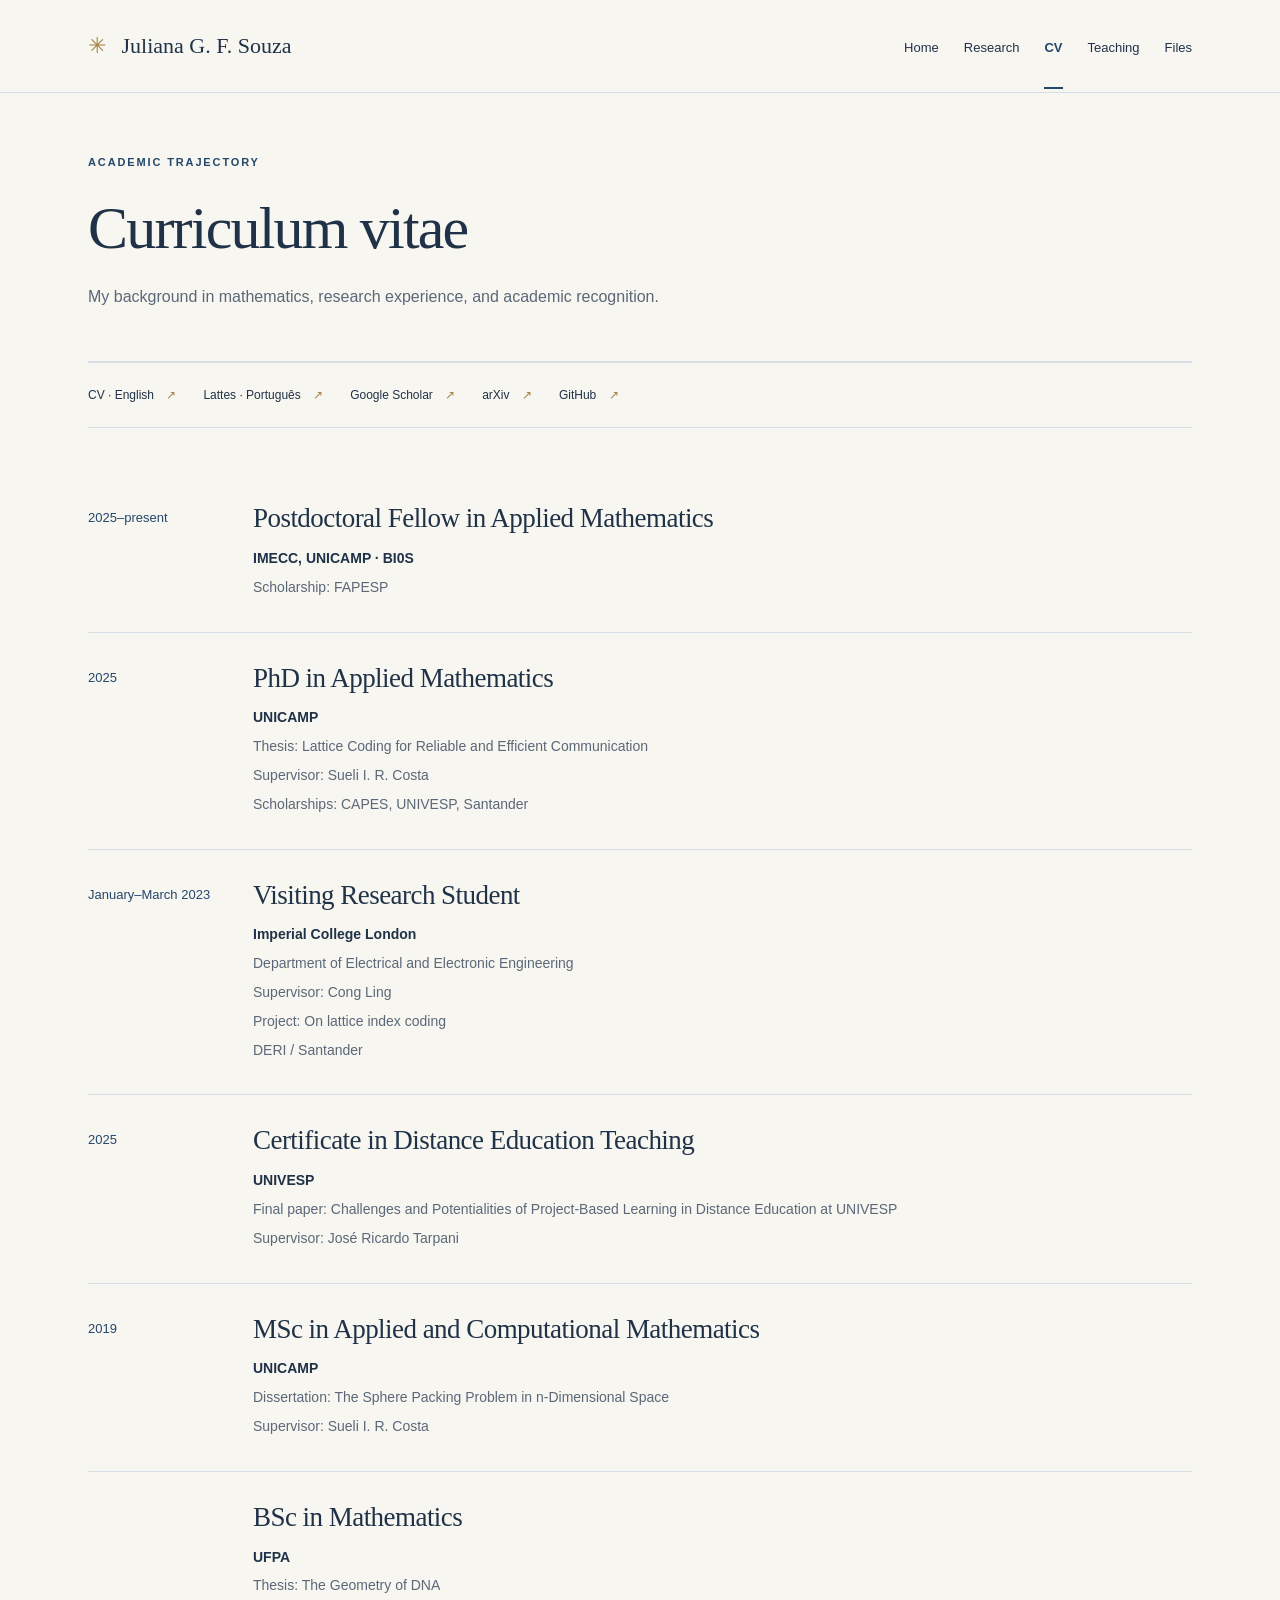
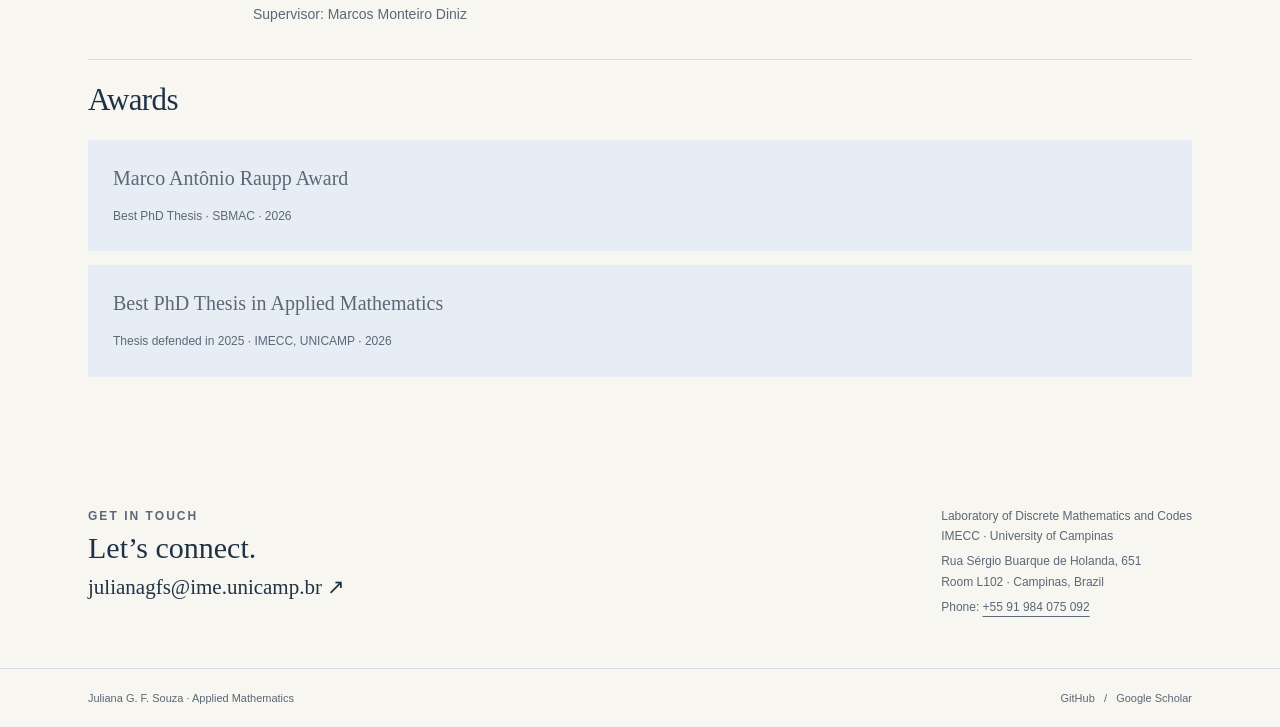
==== cv.html @ f6cf2ba8 "Publish personal academic website" ====
<!doctype html>
<html lang="en"><head><meta charset="utf-8"><meta name="viewport" content="width=device-width,initial-scale=1"><title>CV · Juliana G. F. Souza</title><meta name="description" content="Academic background, research experience and awards of Juliana G. F. Souza. CV in English and Lattes in Portuguese."><meta name="theme-color" content="#24476a"><link rel="icon" href="favicon.svg" type="image/svg+xml"><link rel="stylesheet" href="styles.css"><script src="site.js" defer></script></head>
<body><a class="skip" href="#main">Skip to content</a><header><div class="wrap header-inner"><a class="brand" href="index.html"><span aria-hidden="true">✳</span> Juliana G. F. Souza</a><nav class="nav" aria-label="Main navigation"><a href="index.html">Home</a><a href="research.html">Research</a><a href="cv.html" aria-current="page">CV</a><a href="teaching.html">Teaching</a><a href="files.html">Files</a></nav></div></header>
<main id="main" class="wrap"><div class="page-top"><p class="eyebrow">Academic trajectory</p><h1>Curriculum vitae</h1><p>My background in mathematics, research experience, and academic recognition.</p></div><div class="profile-links"><a href="https://drive.google.com/file/d/1tJhltjUnSddmFJ78KQ-8hQNRZQ7OIZIB/view?usp=sharing">CV · English</a><a href="http://lattes.cnpq.br/3351053280349699">Lattes · Português</a><a href="https://scholar.google.com/citations?user=wzrNXr4AAAAJ">Google Scholar</a><a href="https://arxiv.org/search/?searchtype=author&amp;query=Souza%2C+J+G+F">arXiv</a><a href="https://github.com/julianagfs">GitHub</a></div><div class="content"><div class="timeline-item"><span>2025–present</span><div><h2>Postdoctoral Fellow in Applied Mathematics</h2><p class="institution">IMECC, UNICAMP · BI0S</p><p>Scholarship: FAPESP</p></div></div><article class="timeline-item"><span>2025</span><div><h2>PhD in Applied Mathematics</h2><p class="institution">UNICAMP</p><p>Thesis: Lattice Coding for Reliable and Efficient Communication</p><p>Supervisor: Sueli I. R. Costa</p><p>Scholarships: CAPES, UNIVESP, Santander</p></div></article><article class="timeline-item"><span>January–March 2023</span><div><h2>Visiting Research Student</h2><p class="institution">Imperial College London</p><p>Department of Electrical and Electronic Engineering</p><p>Supervisor: Cong Ling</p><p>Project: On lattice index coding</p><p>DERI / Santander</p></div></article><article class="timeline-item"><span>2025</span><div><h2>Certificate in Distance Education Teaching</h2><p class="institution">UNIVESP</p><p>Final paper: Challenges and Potentialities of Project-Based Learning in Distance Education at UNIVESP</p><p>Supervisor: José Ricardo Tarpani</p></div></article><article class="timeline-item"><span>2019</span><div><h2>MSc in Applied and Computational Mathematics</h2><p class="institution">UNICAMP</p><p>Dissertation: The Sphere Packing Problem in n-Dimensional Space</p><p>Supervisor: Sueli I. R. Costa</p></div></article><article class="timeline-item"><span></span><div><h2>BSc in Mathematics</h2><p class="institution">UFPA</p><p>Thesis: The Geometry of DNA</p><p>Supervisor: Marcos Monteiro Diniz</p></div></article><h2>Awards</h2><div class="award"><p>Marco Antônio Raupp Award</p><small>Best PhD Thesis · SBMAC · 2026</small></div><div class="award"><p>Best PhD Thesis in Applied Mathematics</p><small>Thesis defended in 2025 · IMECC, UNICAMP · 2026</small></div></div></main>
<div class="wrap"><section class="contact" aria-label="Contact"><div><p class="eyebrow">Get in touch</p><h2>Let’s connect.</h2><a class="email" href="mailto:julianagfs@ime.unicamp.br">julianagfs@ime.unicamp.br ↗</a></div><div class="contact-right"><p>Laboratory of Discrete Mathematics and Codes<br>IMECC · University of Campinas</p><p>Rua Sérgio Buarque de Holanda, 651<br>Room L102 · Campinas, Brazil</p><p>Phone: <a href="tel:+5591984075092">+55 91 984 075 092</a></p></div></section></div><footer><div class="wrap footer-inner"><span>Juliana G. F. Souza · Applied Mathematics</span><span><a href="https://github.com/julianagfs">GitHub</a> &nbsp; / &nbsp; <a href="https://scholar.google.com/citations?user=wzrNXr4AAAAJ">Google Scholar</a></span></div></footer></body></html>
---- styles.css ----
:root{--paper:#f7f6f0;--white:#fffefa;--ink:#203247;--muted:#5b6878;--line:#d8dee5;--accent:#24476a;--light:#e7edf4;--gold:#a48543;--serif:Georgia,'Times New Roman',serif;--sans:Inter,-apple-system,BlinkMacSystemFont,'Segoe UI',sans-serif}*{box-sizing:border-box}html{scroll-behavior:smooth}body{margin:0;background:var(--paper);color:var(--ink);font:16px/1.7 var(--sans)}a{color:inherit;text-underline-offset:5px}a:hover{color:var(--accent)}a:focus-visible,button:focus-visible,input:focus-visible,select:focus-visible,summary:focus-visible{outline:3px solid var(--gold);outline-offset:5px}.skip{position:absolute;left:20px;top:-80px;background:var(--ink);color:white;padding:10px 20px;z-index:5}.skip:focus{top:10px}.wrap{max-width:1180px;padding:0 38px;margin:auto}header{border-bottom:1px solid var(--line);background:var(--paper)}.header-inner{min-height:92px;display:flex;align-items:center;justify-content:space-between;gap:30px}.brand{font:22px var(--serif);text-decoration:none;white-space:nowrap}.brand span{color:var(--gold);margin-right:10px}.nav{display:flex;gap:25px;align-items:center}.nav a{font-size:13px;text-decoration:none;padding:34px 0 27px;border-bottom:2px solid transparent;white-space:nowrap}.nav a[aria-current=page]{border-color:var(--accent);color:var(--accent);font-weight:650}.menu{display:none}main{min-height:65vh}.eyebrow{font-size:11px;font-weight:650;letter-spacing:.17em;text-transform:uppercase;color:var(--accent);margin:0 0 22px}.hero{padding:78px 0 65px;display:grid;grid-template-columns:1.35fr 1fr;align-items:center;gap:70px}.hero h1{font:normal clamp(32px,4.4vw,52px)/1.08 var(--serif);letter-spacing:-.035em;margin:0 0 24px;white-space:nowrap}.role{font-size:18px;line-height:1.5;margin:0 0 20px}.role small{display:block;color:var(--muted);font-size:14px;margin-top:5px}.intro{font-size:16px;line-height:1.85;color:var(--muted);max-width:570px;margin:0 0 25px}.actions{display:flex;gap:13px;flex-wrap:wrap;align-items:center}.button{display:inline-flex;align-items:center;gap:30px;background:var(--accent);color:white;text-decoration:none;padding:10px 20px;font-size:13px;border:1px solid var(--accent)}.button:hover{background:var(--ink);color:white}.button.secondary{background:transparent;color:var(--accent)}.portrait{width:100%;max-width:350px;justify-self:end;margin:0}.portrait img{display:block;width:100%;height:auto;aspect-ratio:3/4;border-radius:3px;box-shadow:12px 12px 0 var(--light)}.profile-links{display:flex;flex-wrap:wrap;gap:12px 27px;padding:22px 0;border-top:1px solid var(--line);border-bottom:1px solid var(--line)}.profile-links a{font-size:12px;text-decoration:none}.profile-links a::after{content:' ↗';color:var(--gold);margin-left:9px}.section{padding:58px 0;border-bottom:1px solid var(--line)}.section-head{display:flex;align-items:baseline;justify-content:space-between;gap:20px;margin-bottom:25px}.section-head h2,.content h2{font:normal 31px/1.3 var(--serif);letter-spacing:-.02em;margin:0}.section-head a{font-size:12px}.topics{display:flex;flex-wrap:wrap;gap:10px}.topic{padding:7px 14px;border:1px solid var(--line);font-size:13px;background:var(--white)}.pub{display:grid;grid-template-columns:65px 1fr;gap:18px;padding:25px 0;border-top:1px solid var(--line)}.pub:first-child{border-top:0}.pub-year{color:var(--accent);font-size:13px;padding-top:4px}.pub h3{font:normal 23px/1.4 var(--serif);margin:0 0 8px;max-width:900px}.pub p{margin:4px 0;font-size:13px;color:var(--muted)}.pub .venue{font-size:12px}.pub-links{display:flex;gap:20px;margin-top:12px}.pub-links a{font-size:12px;font-weight:600;text-decoration:none;border-bottom:1px solid var(--line)}.pub-links a::after{content:' ↗';color:var(--gold)}.split{display:grid;grid-template-columns:1fr 1fr;gap:65px}.event{padding:17px 0;border-top:1px solid var(--line);display:grid;grid-template-columns:100px 1fr;gap:20px}.event time{font-size:12px;color:var(--muted)}.event h3{font-size:14px;margin:0;font-weight:550}.event a{text-decoration:none}.event p{font-size:12px;color:var(--muted);margin:4px 0}.award{padding:23px 25px;background:var(--light);margin:14px 0}.award p{font:normal 20px/1.5 var(--serif);margin:0 0 8px}.award small{color:var(--muted);font-size:12px}.page-top{padding:60px 0 35px;border-bottom:1px solid var(--line)}.page-top h1{font:normal clamp(42px,5vw,60px)/1.15 var(--serif);letter-spacing:-.03em;margin:0 0 20px}.page-top p:not(.eyebrow){color:var(--muted);max-width:780px}.content{padding:45px 0 65px}.content h2{margin:20px 0}.content h3{font:normal 23px/1.4 var(--serif);margin:20px 0 12px}.content p{color:var(--muted)}.timeline-item{display:grid;grid-template-columns:140px 1fr;gap:25px;padding:27px 0;border-bottom:1px solid var(--line)}.timeline-item>span{font-size:13px;color:var(--accent);padding-top:7px}.timeline-item h2{font:normal 27px/1.4 var(--serif);margin:0 0 9px}.timeline-item p{margin:5px 0;font-size:14px}.timeline-item .institution{font-weight:600;color:var(--ink)}.teaching-block{padding:10px 0 30px;border-bottom:1px solid var(--line)}.course-list{list-style:none;padding:0;margin:16px 0;display:grid;grid-template-columns:1fr 1fr;gap:0 35px}.course-list li{padding:12px 0;border-bottom:1px solid var(--line);font-size:14px}.resource-list{display:grid;grid-template-columns:1fr 1fr;gap:0 35px;margin-bottom:45px}.resource{display:flex;gap:15px;align-items:center;text-decoration:none;padding:20px 0;border-bottom:1px solid var(--line);font-size:14px}.resource small{font-size:10px;letter-spacing:.08em;color:var(--accent);background:var(--light);padding:5px 7px;min-width:38px;text-align:center}.resource span:last-child{margin-left:auto;color:var(--gold)}.contact{padding:45px 0;display:flex;justify-content:space-between;gap:40px}.contact h2{font:normal 30px var(--serif);margin:0 0 10px}.contact p{font-size:12px;color:var(--muted);margin:5px 0}.contact .email{font:normal 21px var(--serif);text-decoration:none}.contact-right{max-width:320px}footer{padding:20px 0;border-top:1px solid var(--line);font-size:11px;color:var(--muted)}.footer-inner{display:flex;justify-content:space-between;align-items:center;flex-wrap:wrap;gap:20px}.visit-counter{display:flex;align-items:center;min-height:20px;color:var(--muted);font-size:11px}.visit-counter a{display:inline-flex;align-items:center}.visit-counter img{display:block;height:20px;max-width:100%;width:auto}.footer-inner a{text-decoration:none}[hidden]{display:none!important}
@media(max-width:950px){.wrap{padding:0 25px}.header-inner{gap:20px}.nav{gap:15px}.nav a{font-size:12px}.hero{gap:30px;padding:55px 0}.portrait{max-width:320px}.split{gap:35px}}
@media(max-width:720px){.wrap{padding:0 22px}.header-inner{min-height:77px;flex-wrap:wrap;padding-top:17px;padding-bottom:14px;gap:12px}.brand{font-size:21px}.nav{width:100%;gap:19px;overflow-x:auto}.nav a{padding:6px 0;font-size:12px}.hero{grid-template-columns:1fr;padding:40px 0;gap:32px}.hero h1{font-size:clamp(25px,7.5vw,44px)}.portrait{width:min(100%,280px);justify-self:center}.intro{font-size:15px}.role{font-size:17px}.profile-links{gap:12px 20px}.section{padding:35px 0}.section-head h2,.content h2{font-size:27px}.split{grid-template-columns:1fr;gap:10px}.pub{grid-template-columns:42px 1fr;gap:10px}.pub h3{font-size:21px}.page-top{padding:38px 0 20px}.content{padding:25px 0 40px}.timeline-item{grid-template-columns:1fr;gap:7px}.timeline-item h2{font-size:24px}.course-list,.resource-list{grid-template-columns:1fr}.contact{flex-direction:column;gap:25px}.contact .email{font-size:20px;overflow-wrap:anywhere}.footer-inner{flex-direction:column;align-items:flex-start;gap:12px}.event{grid-template-columns:84px 1fr;gap:14px}}
@media(prefers-reduced-motion:reduce){html{scroll-behavior:auto}}
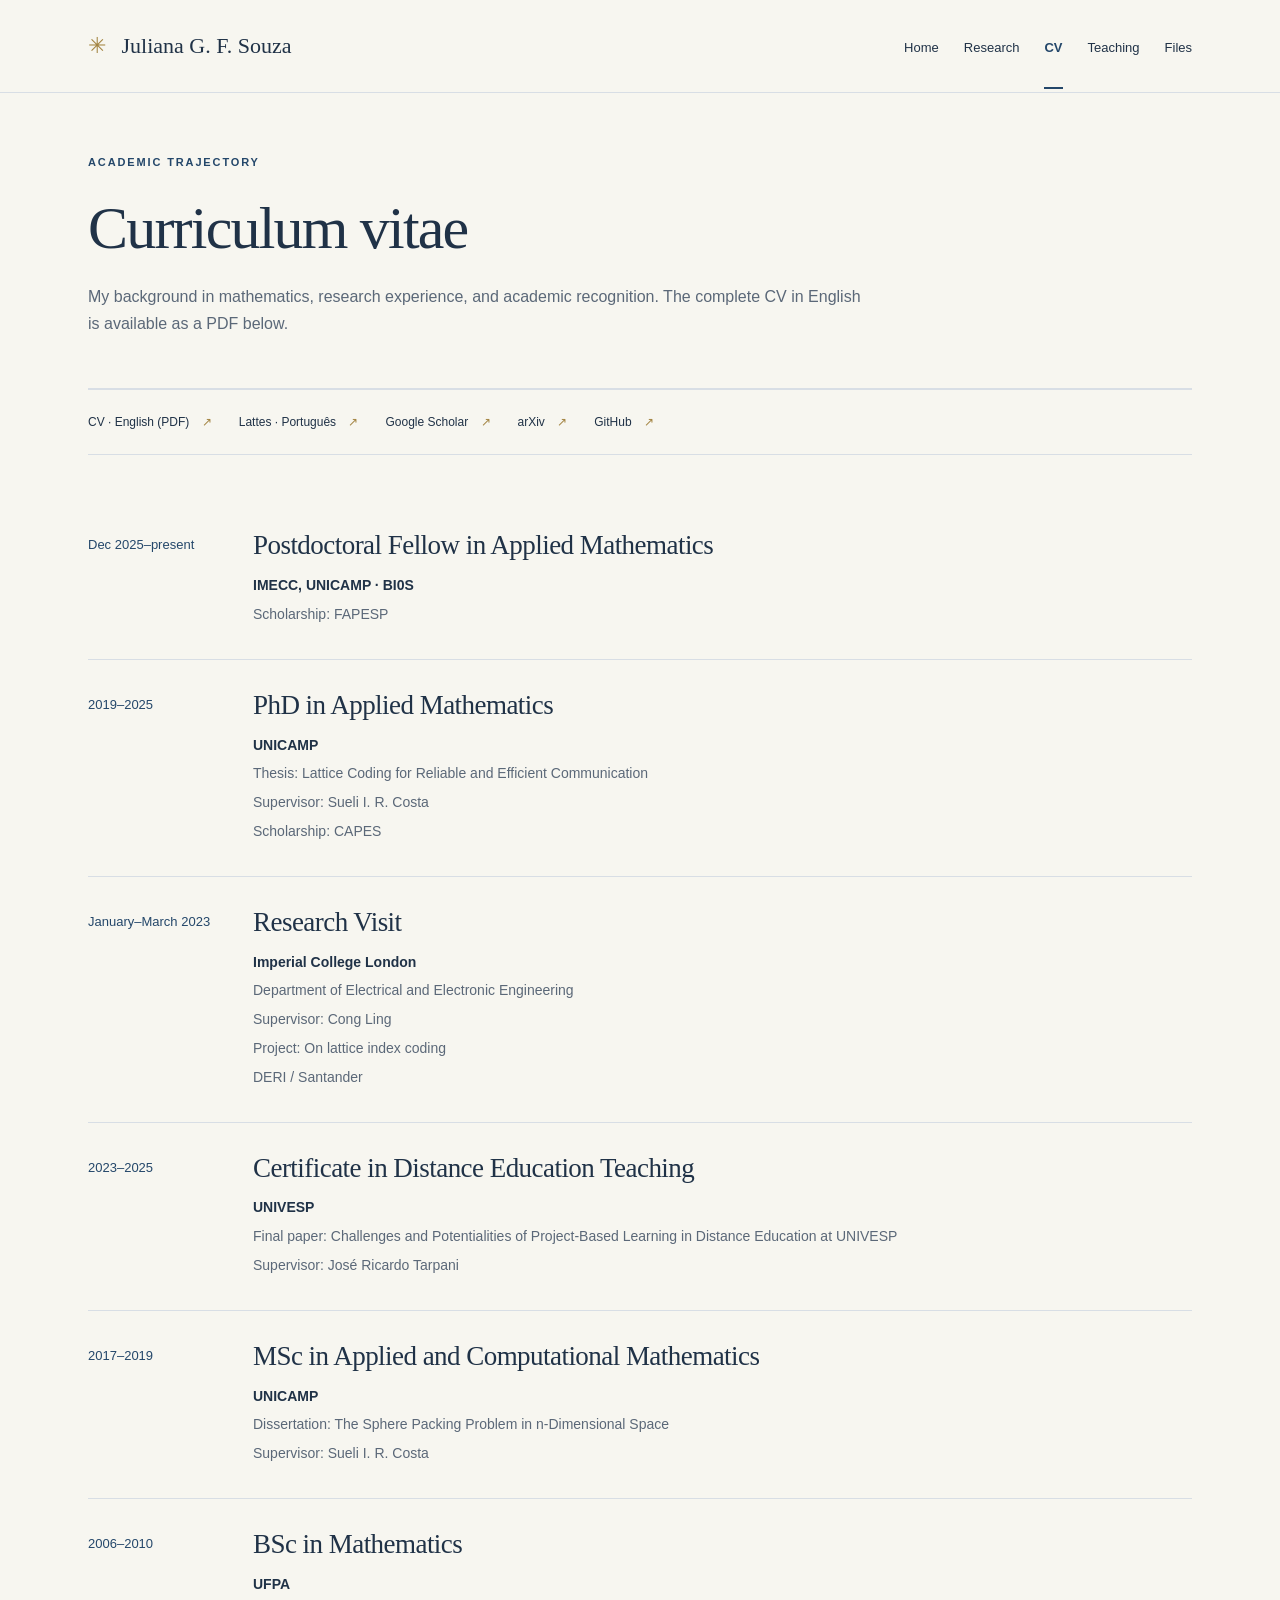
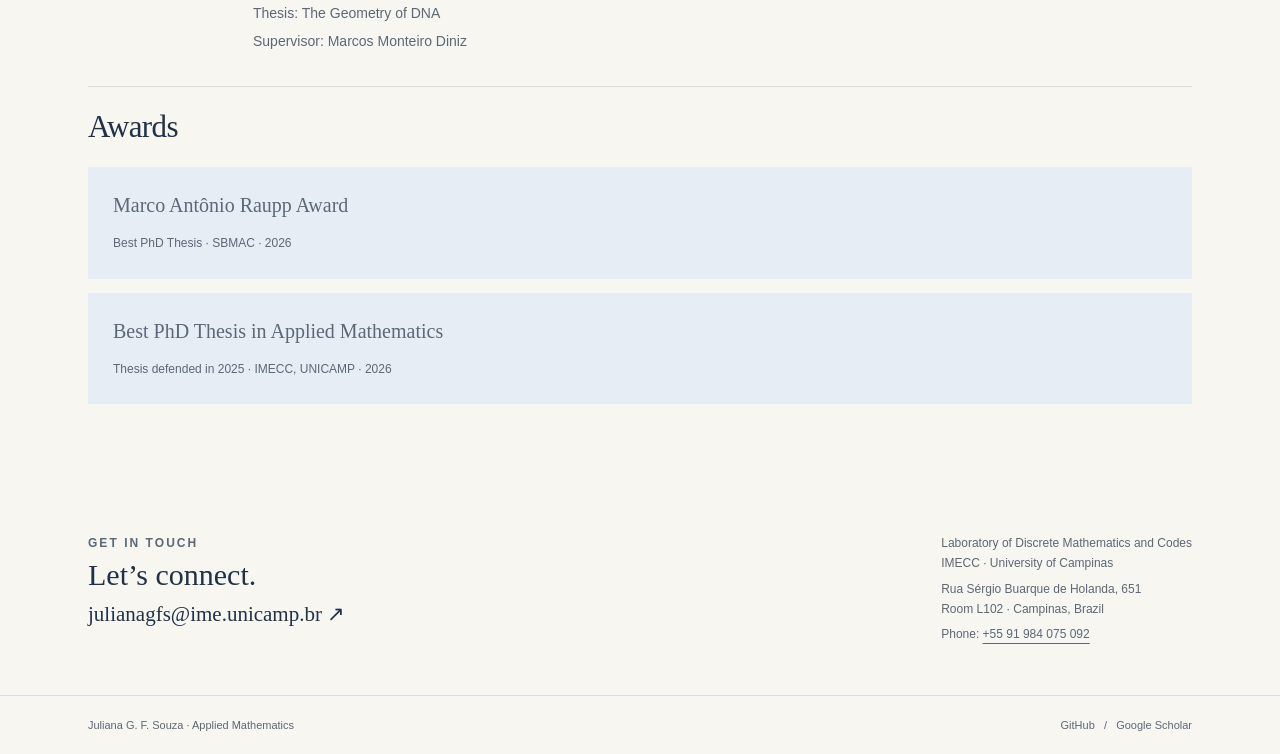
==== commit 97905cf3: "Update English CV and replace broken CV links Host the updated English CV PDF directly on the websit" ====
--- a/cv.html
+++ b/cv.html
@@ -1,5 +1,5 @@
 <!doctype html>
 <html lang="en"><head><meta charset="utf-8"><meta name="viewport" content="width=device-width,initial-scale=1"><title>CV · Juliana G. F. Souza</title><meta name="description" content="Academic background, research experience and awards of Juliana G. F. Souza. CV in English and Lattes in Portuguese."><meta name="theme-color" content="#24476a"><link rel="icon" href="favicon.svg" type="image/svg+xml"><link rel="stylesheet" href="styles.css"><script src="site.js" defer></script></head>
 <body><a class="skip" href="#main">Skip to content</a><header><div class="wrap header-inner"><a class="brand" href="index.html"><span aria-hidden="true">✳</span> Juliana G. F. Souza</a><nav class="nav" aria-label="Main navigation"><a href="index.html">Home</a><a href="research.html">Research</a><a href="cv.html" aria-current="page">CV</a><a href="teaching.html">Teaching</a><a href="files.html">Files</a></nav></div></header>
-<main id="main" class="wrap"><div class="page-top"><p class="eyebrow">Academic trajectory</p><h1>Curriculum vitae</h1><p>My background in mathematics, research experience, and academic recognition.</p></div><div class="profile-links"><a href="https://drive.google.com/file/d/1tJhltjUnSddmFJ78KQ-8hQNRZQ7OIZIB/view?usp=sharing">CV · English</a><a href="http://lattes.cnpq.br/3351053280349699">Lattes · Português</a><a href="https://scholar.google.com/citations?user=wzrNXr4AAAAJ">Google Scholar</a><a href="https://arxiv.org/search/?searchtype=author&amp;query=Souza%2C+J+G+F">arXiv</a><a href="https://github.com/julianagfs">GitHub</a></div><div class="content"><div class="timeline-item"><span>2025–present</span><div><h2>Postdoctoral Fellow in Applied Mathematics</h2><p class="institution">IMECC, UNICAMP · BI0S</p><p>Scholarship: FAPESP</p></div></div><article class="timeline-item"><span>2025</span><div><h2>PhD in Applied Mathematics</h2><p class="institution">UNICAMP</p><p>Thesis: Lattice Coding for Reliable and Efficient Communication</p><p>Supervisor: Sueli I. R. Costa</p><p>Scholarships: CAPES, UNIVESP, Santander</p></div></article><article class="timeline-item"><span>January–March 2023</span><div><h2>Visiting Research Student</h2><p class="institution">Imperial College London</p><p>Department of Electrical and Electronic Engineering</p><p>Supervisor: Cong Ling</p><p>Project: On lattice index coding</p><p>DERI / Santander</p></div></article><article class="timeline-item"><span>2025</span><div><h2>Certificate in Distance Education Teaching</h2><p class="institution">UNIVESP</p><p>Final paper: Challenges and Potentialities of Project-Based Learning in Distance Education at UNIVESP</p><p>Supervisor: José Ricardo Tarpani</p></div></article><article class="timeline-item"><span>2019</span><div><h2>MSc in Applied and Computational Mathematics</h2><p class="institution">UNICAMP</p><p>Dissertation: The Sphere Packing Problem in n-Dimensional Space</p><p>Supervisor: Sueli I. R. Costa</p></div></article><article class="timeline-item"><span></span><div><h2>BSc in Mathematics</h2><p class="institution">UFPA</p><p>Thesis: The Geometry of DNA</p><p>Supervisor: Marcos Monteiro Diniz</p></div></article><h2>Awards</h2><div class="award"><p>Marco Antônio Raupp Award</p><small>Best PhD Thesis · SBMAC · 2026</small></div><div class="award"><p>Best PhD Thesis in Applied Mathematics</p><small>Thesis defended in 2025 · IMECC, UNICAMP · 2026</small></div></div></main>
+<main id="main" class="wrap"><div class="page-top"><p class="eyebrow">Academic trajectory</p><h1>Curriculum vitae</h1><p>My background in mathematics, research experience, and academic recognition. The complete CV in English is available as a PDF below.</p></div><div class="profile-links"><a href="CV_Juliana_G_F_Souza.pdf">CV · English (PDF)</a><a href="http://lattes.cnpq.br/3351053280349699">Lattes · Português</a><a href="https://scholar.google.com/citations?user=wzrNXr4AAAAJ">Google Scholar</a><a href="https://arxiv.org/search/?searchtype=author&amp;query=Souza%2C+J+G+F">arXiv</a><a href="https://github.com/julianagfs">GitHub</a></div><div class="content"><div class="timeline-item"><span>Dec 2025–present</span><div><h2>Postdoctoral Fellow in Applied Mathematics</h2><p class="institution">IMECC, UNICAMP · BI0S</p><p>Scholarship: FAPESP</p></div></div><article class="timeline-item"><span>2019–2025</span><div><h2>PhD in Applied Mathematics</h2><p class="institution">UNICAMP</p><p>Thesis: Lattice Coding for Reliable and Efficient Communication</p><p>Supervisor: Sueli I. R. Costa</p><p>Scholarship: CAPES</p></div></article><article class="timeline-item"><span>January–March 2023</span><div><h2>Research Visit</h2><p class="institution">Imperial College London</p><p>Department of Electrical and Electronic Engineering</p><p>Supervisor: Cong Ling</p><p>Project: On lattice index coding</p><p>DERI / Santander</p></div></article><article class="timeline-item"><span>2023–2025</span><div><h2>Certificate in Distance Education Teaching</h2><p class="institution">UNIVESP</p><p>Final paper: Challenges and Potentialities of Project-Based Learning in Distance Education at UNIVESP</p><p>Supervisor: José Ricardo Tarpani</p></div></article><article class="timeline-item"><span>2017–2019</span><div><h2>MSc in Applied and Computational Mathematics</h2><p class="institution">UNICAMP</p><p>Dissertation: The Sphere Packing Problem in n-Dimensional Space</p><p>Supervisor: Sueli I. R. Costa</p></div></article><article class="timeline-item"><span>2006–2010</span><div><h2>BSc in Mathematics</h2><p class="institution">UFPA</p><p>Thesis: The Geometry of DNA</p><p>Supervisor: Marcos Monteiro Diniz</p></div></article><h2>Awards</h2><div class="award"><p>Marco Antônio Raupp Award</p><small>Best PhD Thesis · SBMAC · 2026</small></div><div class="award"><p>Best PhD Thesis in Applied Mathematics</p><small>Thesis defended in 2025 · IMECC, UNICAMP · 2026</small></div></div></main>
 <div class="wrap"><section class="contact" aria-label="Contact"><div><p class="eyebrow">Get in touch</p><h2>Let’s connect.</h2><a class="email" href="mailto:julianagfs@ime.unicamp.br">julianagfs@ime.unicamp.br ↗</a></div><div class="contact-right"><p>Laboratory of Discrete Mathematics and Codes<br>IMECC · University of Campinas</p><p>Rua Sérgio Buarque de Holanda, 651<br>Room L102 · Campinas, Brazil</p><p>Phone: <a href="tel:+5591984075092">+55 91 984 075 092</a></p></div></section></div><footer><div class="wrap footer-inner"><span>Juliana G. F. Souza · Applied Mathematics</span><span><a href="https://github.com/julianagfs">GitHub</a> &nbsp; / &nbsp; <a href="https://scholar.google.com/citations?user=wzrNXr4AAAAJ">Google Scholar</a></span></div></footer></body></html>
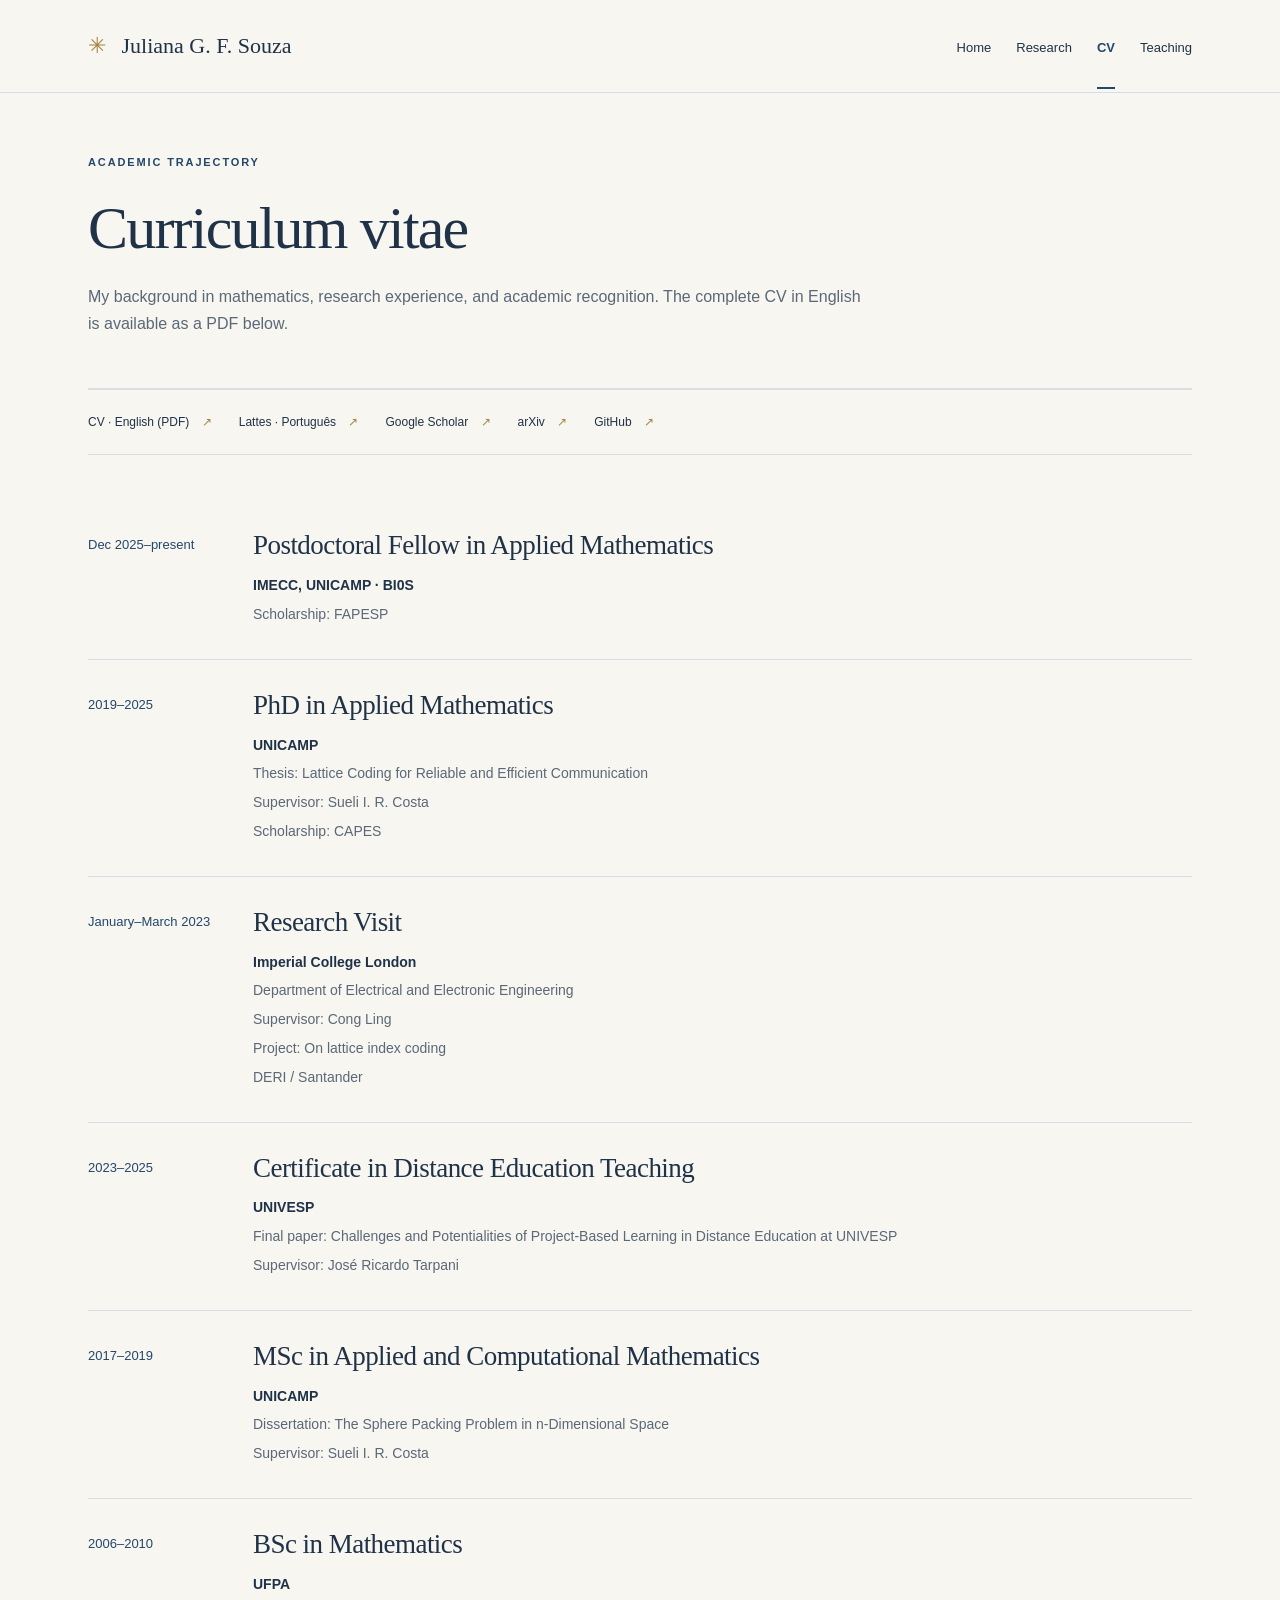
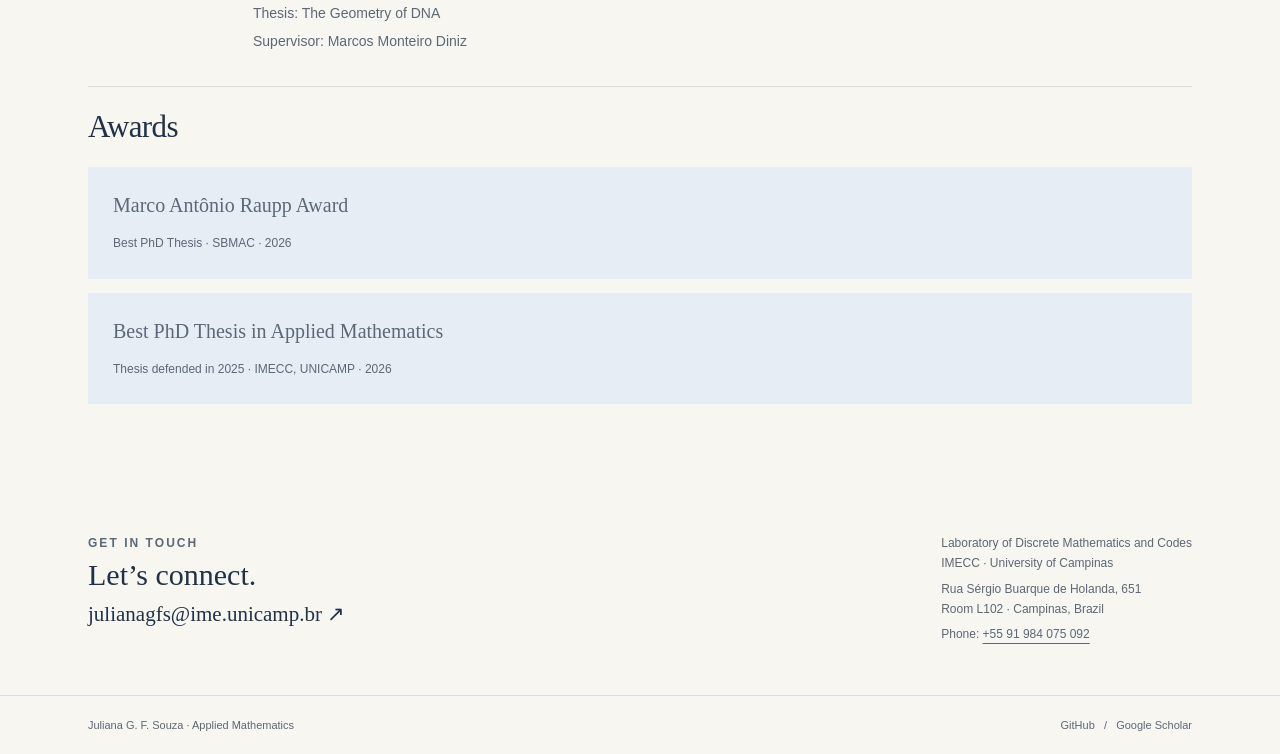
==== commit 3177c820: "Remove Files section from site navigation Remove the Files tab on all pages and the teaching-materia" ====
--- a/cv.html
+++ b/cv.html
@@ -1,5 +1,5 @@
 <!doctype html>
 <html lang="en"><head><meta charset="utf-8"><meta name="viewport" content="width=device-width,initial-scale=1"><title>CV · Juliana G. F. Souza</title><meta name="description" content="Academic background, research experience and awards of Juliana G. F. Souza. CV in English and Lattes in Portuguese."><meta name="theme-color" content="#24476a"><link rel="icon" href="favicon.svg" type="image/svg+xml"><link rel="stylesheet" href="styles.css"><script src="site.js" defer></script></head>
-<body><a class="skip" href="#main">Skip to content</a><header><div class="wrap header-inner"><a class="brand" href="index.html"><span aria-hidden="true">✳</span> Juliana G. F. Souza</a><nav class="nav" aria-label="Main navigation"><a href="index.html">Home</a><a href="research.html">Research</a><a href="cv.html" aria-current="page">CV</a><a href="teaching.html">Teaching</a><a href="files.html">Files</a></nav></div></header>
+<body><a class="skip" href="#main">Skip to content</a><header><div class="wrap header-inner"><a class="brand" href="index.html"><span aria-hidden="true">✳</span> Juliana G. F. Souza</a><nav class="nav" aria-label="Main navigation"><a href="index.html">Home</a><a href="research.html">Research</a><a href="cv.html" aria-current="page">CV</a><a href="teaching.html">Teaching</a></nav></div></header>
 <main id="main" class="wrap"><div class="page-top"><p class="eyebrow">Academic trajectory</p><h1>Curriculum vitae</h1><p>My background in mathematics, research experience, and academic recognition. The complete CV in English is available as a PDF below.</p></div><div class="profile-links"><a href="CV_Juliana_G_F_Souza.pdf">CV · English (PDF)</a><a href="http://lattes.cnpq.br/3351053280349699">Lattes · Português</a><a href="https://scholar.google.com/citations?user=wzrNXr4AAAAJ">Google Scholar</a><a href="https://arxiv.org/search/?searchtype=author&amp;query=Souza%2C+J+G+F">arXiv</a><a href="https://github.com/julianagfs">GitHub</a></div><div class="content"><div class="timeline-item"><span>Dec 2025–present</span><div><h2>Postdoctoral Fellow in Applied Mathematics</h2><p class="institution">IMECC, UNICAMP · BI0S</p><p>Scholarship: FAPESP</p></div></div><article class="timeline-item"><span>2019–2025</span><div><h2>PhD in Applied Mathematics</h2><p class="institution">UNICAMP</p><p>Thesis: Lattice Coding for Reliable and Efficient Communication</p><p>Supervisor: Sueli I. R. Costa</p><p>Scholarship: CAPES</p></div></article><article class="timeline-item"><span>January–March 2023</span><div><h2>Research Visit</h2><p class="institution">Imperial College London</p><p>Department of Electrical and Electronic Engineering</p><p>Supervisor: Cong Ling</p><p>Project: On lattice index coding</p><p>DERI / Santander</p></div></article><article class="timeline-item"><span>2023–2025</span><div><h2>Certificate in Distance Education Teaching</h2><p class="institution">UNIVESP</p><p>Final paper: Challenges and Potentialities of Project-Based Learning in Distance Education at UNIVESP</p><p>Supervisor: José Ricardo Tarpani</p></div></article><article class="timeline-item"><span>2017–2019</span><div><h2>MSc in Applied and Computational Mathematics</h2><p class="institution">UNICAMP</p><p>Dissertation: The Sphere Packing Problem in n-Dimensional Space</p><p>Supervisor: Sueli I. R. Costa</p></div></article><article class="timeline-item"><span>2006–2010</span><div><h2>BSc in Mathematics</h2><p class="institution">UFPA</p><p>Thesis: The Geometry of DNA</p><p>Supervisor: Marcos Monteiro Diniz</p></div></article><h2>Awards</h2><div class="award"><p>Marco Antônio Raupp Award</p><small>Best PhD Thesis · SBMAC · 2026</small></div><div class="award"><p>Best PhD Thesis in Applied Mathematics</p><small>Thesis defended in 2025 · IMECC, UNICAMP · 2026</small></div></div></main>
 <div class="wrap"><section class="contact" aria-label="Contact"><div><p class="eyebrow">Get in touch</p><h2>Let’s connect.</h2><a class="email" href="mailto:julianagfs@ime.unicamp.br">julianagfs@ime.unicamp.br ↗</a></div><div class="contact-right"><p>Laboratory of Discrete Mathematics and Codes<br>IMECC · University of Campinas</p><p>Rua Sérgio Buarque de Holanda, 651<br>Room L102 · Campinas, Brazil</p><p>Phone: <a href="tel:+5591984075092">+55 91 984 075 092</a></p></div></section></div><footer><div class="wrap footer-inner"><span>Juliana G. F. Souza · Applied Mathematics</span><span><a href="https://github.com/julianagfs">GitHub</a> &nbsp; / &nbsp; <a href="https://scholar.google.com/citations?user=wzrNXr4AAAAJ">Google Scholar</a></span></div></footer></body></html>
